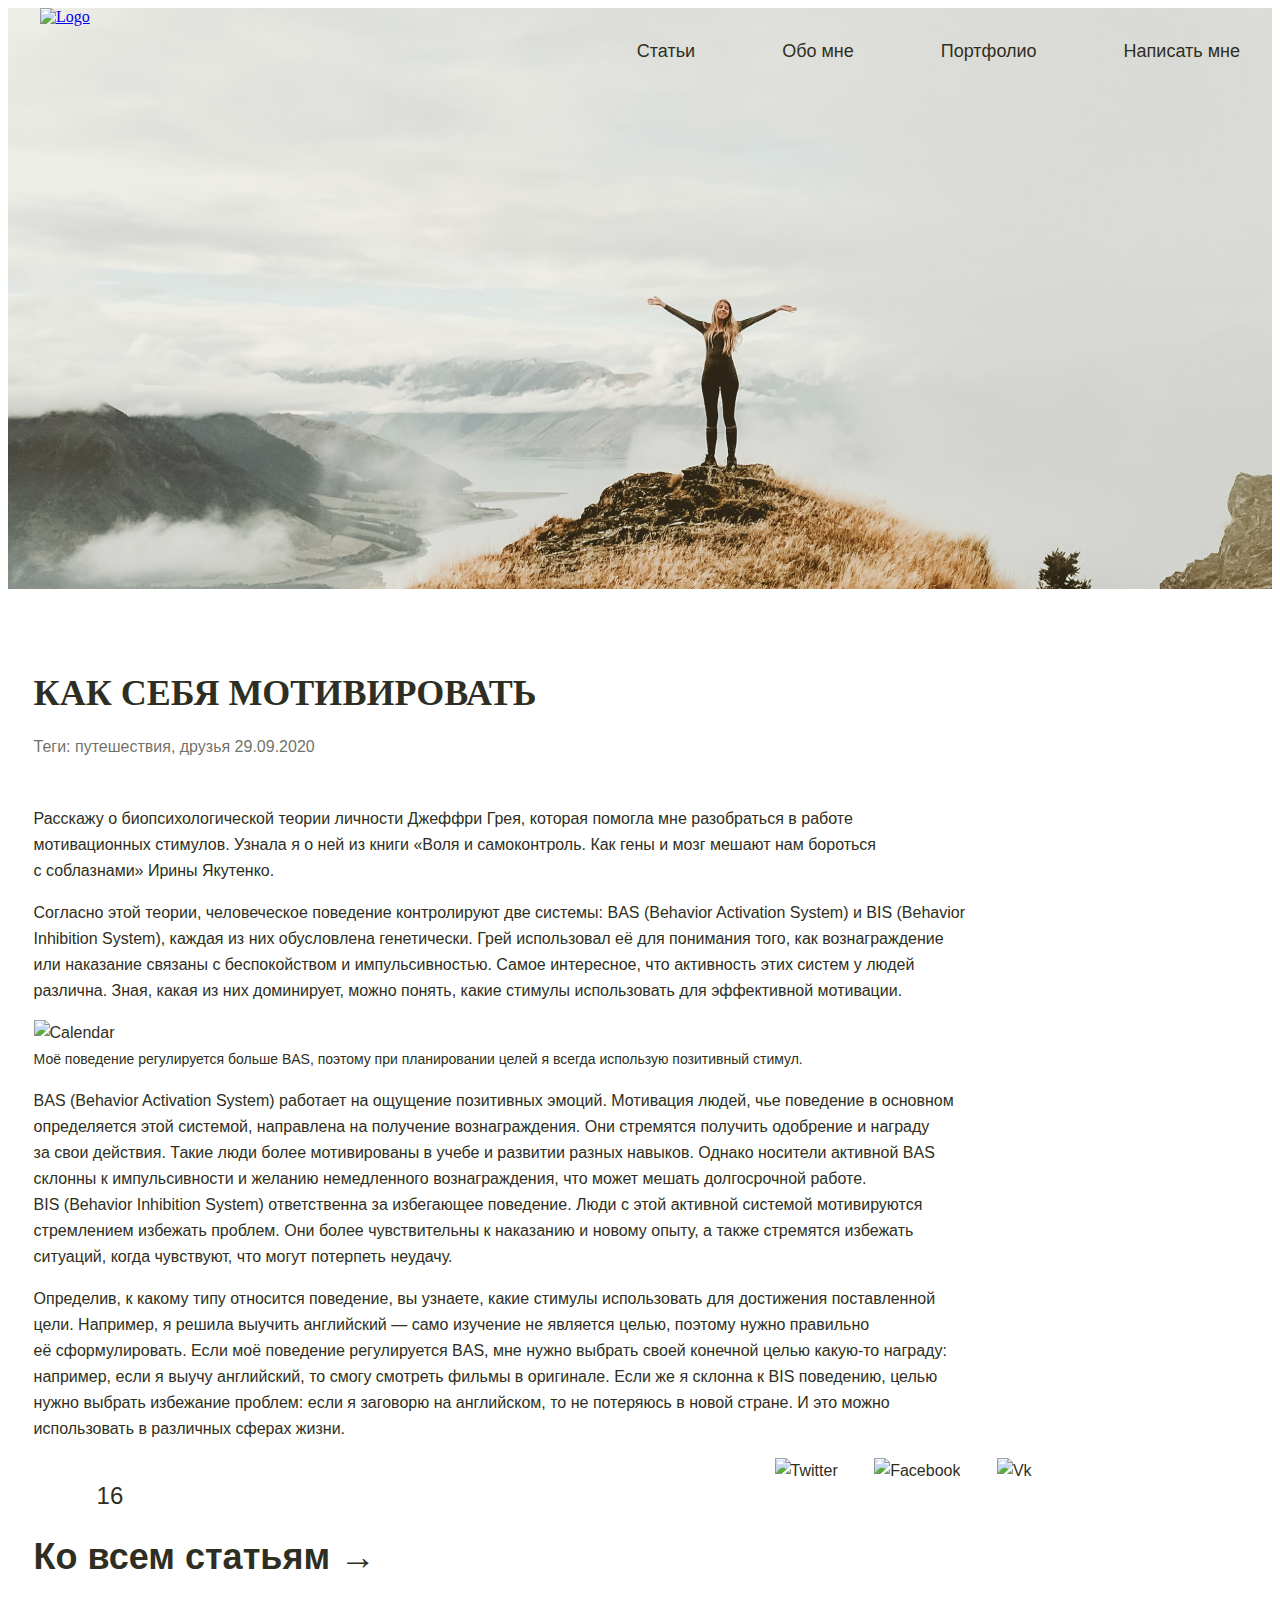
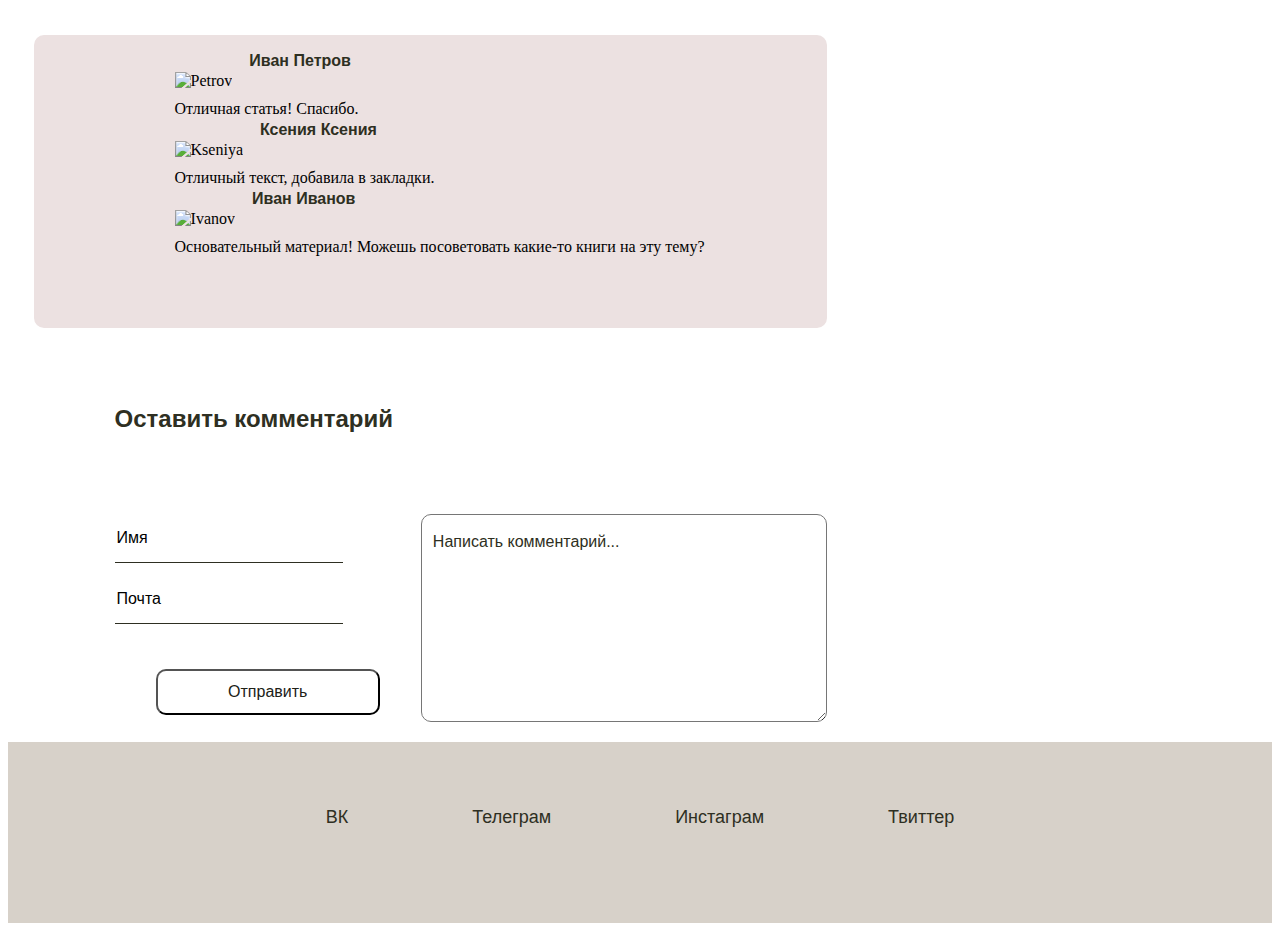
==== post1.html @ d94da19c "New project" ====
<!DOCTYPE html>
<html lang="en">
  <head>
    <meta charset="UTF-8" />
    <meta name="viewport" content="width=device-width, initial-scale=1.0" />
    <link rel="stylesheet" href="blog.css" />
    <title>Motivation</title>
  </head>
  <body>
    <header class="post-header">
      <div class="post-header__content">
        <a href="index.html" class="logo"
          ><img src="content/Logo.svg" alt="Logo"
        /></a>
        <nav class="header-nav">
          <a href="#all-articles">Статьи</a>
          <a href="#about-me">Обо мне</a>
          <a href="#portfolio">Портфолио</a>
          <a href="#write-me">Написать мне</a>
        </nav>
      </div>
    </header>
    <main>
      <article class="post1">
        <h1>Как себя мотивировать</h1>
        <div class="unit-tags">
          Теги: путешествия, друзья
          <time datetime="2020-09-29">29.09.2020</time>
        </div>
        <div class="post1__text">
          <p>
            Расскажу о биопсихологической теории личности Джеффри Грея, которая
            помогла мне разобраться в работе <br />
            мотивационных стимулов. Узнала я о ней из книги «Воля и
            самоконтроль. Как гены и мозг мешают нам бороться<br />
            с соблазнами» Ирины Якутенко.
          </p>
          <p>
            Согласно этой теории, человеческое поведение контролируют две
            системы: BAS (Behavior Activation System) и BIS (Behavior Inhibition
            System), каждая из них обусловлена генетически. Грей использовал её
            для понимания того, как вознаграждение <br />или наказание связаны с
            беспокойством и импульсивностью. Самое интересное, что активность
            этих систем у людей <br />различна. Зная, какая из них доминирует,
            можно понять, какие стимулы использовать для эффективной мотивации.
          </p>

          <figure>
            <img src="content/PostImg.svg" alt="Calendar" />
            <figcaption>
              Моё поведение регулируется больше BAS, поэтому при планировании
              целей я всегда использую позитивный стимул.
            </figcaption>
          </figure>
          <p>
            BAS (Behavior Activation System) работает на ощущение позитивных
            эмоций. Мотивация людей, чье поведение в основном определяется этой
            системой, направлена на получение вознаграждения. Они стремятся
            получить одобрение и награду<br />
            за свои действия. Такие люди более мотивированы в учебе и развитии
            разных навыков. Однако носители активной BAS <br />склонны к
            импульсивности и желанию немедленного вознаграждения, что может
            мешать долгосрочной работе. <br />BIS (Behavior Inhibition System)
            ответственна за избегающее поведение. Люди с этой активной системой
            мотивируются <br />стремлением избежать проблем. Они более
            чувствительны к наказанию и новому опыту, а также стремятся избежать
            <br />ситуаций, когда чувствуют, что могут потерпеть неудачу.
          </p>
          <p>
            Определив, к какому типу относится поведение, вы узнаете, какие
            стимулы использовать для достижения поставленной <br />цели.
            Например, я решила выучить английский — само изучение не является
            целью, поэтому нужно правильно <br />её сформулировать. Если моё
            поведение регулируется BAS, мне нужно выбрать своей конечной целью
            какую-то награду:<br />
            например, если я выучу английский, то смогу смотреть фильмы в
            оригинале. Если же я склонна к BIS поведению, целью <br />нужно
            выбрать избежание проблем: если я заговорю на английском, то не
            потеряюсь в новой стране. И это можно <br />использовать в различных
            сферах жизни.
          </p>
          <div class="post1__footer">
            <div class="post1__footer-like">
              <button class="like-button" type="button"></button>
              <span class="likes-counter">16</span>
            </div>
            <div class="post1__footer-social">
              <img src="content/Twitter.svg" alt="Twitter" />
              <img src="content/Facebook.svg" alt="Facebook" />
              <img src="content/Vk.svg" alt="Vk" />
            </div>
          </div>
          <h2>Ко всем статьям &#8594;</h2>
        </div>
        <article class="comments">
          <ul class="comment-list">
            <li class="user-comment">
              <img src="content/Petrov.svg" alt="Petrov" />

              <span class="username">Иван Петров</span>

              <p>Отличная статья! Спасибо.</p>
            </li>
            <li class="user-comment">
              <img src="content/Kseniya.svg" alt="Kseniya" />

              <span class="username">Ксения Ксения</span>

              <p>Отличный текст, добавила в закладки.</p>
            </li>
            <li class="user-comment">
              <img src="content/Ivanov.svg" alt="Ivanov" />

              <span class="username">Иван Иванов</span>

              <p>
                Основательный материал! Можешь посоветовать какие-то книги на
                эту тему?
              </p>
            </li>
          </ul>
        </article>
        <div class="leave-comment">
          <h3>Оставить комментарий</h3>
          <form action="#" method="post" class="comment-form">
            <div name-mail-button-block>
              <input
                type="text"
                name="name"
                id="name-field"
                value="Имя"
                required
              />
              <input
                type="email"
                name="mail"
                id="mail-field"
                value="Почта"
                required
              /><br />
              <!-- <input type="submit" class="comment-button" value="Отправить" /> -->
              <button type="submit" class="comment-button">Отправить</button>
            </div>
            <textarea
              name="message"
              id="message-field"
              rows="10"
              required
              minlength="10"
              maxlength="200"
            >
  Написать комментарий...</textarea
            >
          </form>
        </div>
      </article>
    </main>
    <footer class="site-footer">
      <div class="site-footer__content">
        <nav class="footer-nav">
          <a href="#">ВК</a>
          <a href="#">Телеграм</a>
          <a href="#">Инстаграм</a>
          <a href="#">Твиттер</a>
        </nav>
      </div>
    </footer>
    <script src="likes.js"></script>
    <script src="comments.js"></script>
  </body>
</html>
---- blog.css ----
h1 {
  font-size: 36px;
  color: #2e2f22;
  font-weight: bold;
  font-family: "Spectral SC", serif;
  text-transform: uppercase;
}
button,
.button {
  font-size: 16px;
  width: 224px;
  height: 46px;
  border-radius: 10px;
  background-color: white;
  font-family: "Open Sans", sans-serif;
  display: flex;
  justify-content: center;
  align-items: center;
  margin: auto;
}

.linkblock {
  cursor: pointer;
}

.button {
  background: transparent;
}

.site-header {
  background: url(Content/MainHeaderImg.png);
  background-size: cover;
  height: 581px;
  margin-bottom: 83px;
}

.post-header__content,
.site-header__content {
  margin: auto;
  width: 1200px;
  display: flex;
  justify-content: space-between;
}

.header-nav {
  padding-top: 33px;
}
.header-nav a {
  margin-left: 83px;
  text-decoration: none;
  color: #2e2f22;
  font-size: 18px;
  font-family: "Open Sans", sans-serif;
}
.container {
  width: 1200px;
  margin: auto;
}
.article-header {
  display: flex;
  justify-content: space-between;
  padding: 0px 10px 0px 5px;
}

.article {
  margin: 0px 0px 90px 0px;
}
.all-articles {
  margin: 0px 0px 60px 0px;
}

.about-me-block {
  display: flex;
}
.about-me-block__pictire {
  margin: 0px 20px 0px 0px;
}

.about-me-block__text__normal-text {
  width: 497px;
  height: 366px;
  padding: 30px 0px 0px 20px;
}
.about-me-block__text__normal-text p {
  padding: 0px 0px 10px 0px;
}
.blockquote-text {
  font-size: 30px;
  line-height: 40px;
  font-family: "Open Sans", sans-serif;
  color: #2e2f22;
  border-left: 3px #d7d1c9 solid;
  margin: 71px 0px 0px 0px;
  padding: 33px 0px 33px 20px;
}
.about-me-block__text {
  font-size: 16px;
  line-height: 26px;
  font-family: "Open Sans", sans-serif;
  color: #2e2f22;
}
.about-me,
.portfolio,
.write-me {
  text-align: center;
  margin-bottom: 49px;
}

.select-theme {
  width: 203px;
  height: 46px;
  border-radius: 10px;
  font-size: 16px;

  appearance: none;
  padding-left: 20px;
  background: url(Content/Arrow.svg) no-repeat;
  background-color: #d7d1c9;
  background-position: 160px;
}

.article__unit-1 {
  display: flex;
  justify-content: space-evenly;
  margin: 0px 0px 62px 0px;
}

.article__unit-1__picture {
  width: 387px;
}

.unit-name-1 {
  font-size: 17px;
  font-weight: bold;
  font-family: "Spectral SC", serif;
  text-transform: uppercase;
}

.unit-text-1 {
  color: #2e2f22;
  font-size: 16px;
  font-family: "Open Sans", sans-serif;
}
.post1 .unit-tags,
.article__unit-2__text .unit-tags,
.article__unit-1__text .unit-time {
  color: rgba(46, 47, 34, 0.7);
  font-size: 16px;
  font-family: "Open Sans", sans-serif;
}
.article__unit-2 {
  display: flex;
  justify-content: space-evenly;
  margin: 0px 0px 104px 0px;
}
.article__unit-2__picture {
  position: relative;
}
.article__unit-2__text {
  position: absolute;
  bottom: 61px;
  left: 82px;
  padding-right: 79px;
}

.unit-name-2 {
  color: #ffffff;
  font-size: 20px;
  font-weight: bold;
  font-family: "Spectral SC", serif;
  text-transform: uppercase;
}

.unit-text-2 {
  color: #ffffff;
  font-size: 18px;
  font-family: "Open Sans", sans-serif;
}

.unit-tags-time {
  padding-top: 12px;
  display: flex;
  justify-content: space-between;
}
.article__unit-2__text .unit-tags,
.article__unit-2__text .unit-time {
  color: rgba(255, 255, 255, 0.7);
  font-size: 16px;
  font-family: "Open Sans", sans-serif;
}

.section-portfolio {
  margin-bottom: 85px;
}
.portfolio-unit {
  display: flex;
  justify-content: space-evenly;
  margin-bottom: 104px;
}

.portfolio-unit__picture {
  position: relative;
}
.portfolio-unit__text {
  position: absolute;
  top: 23%;
  right: 5%;
  left: 5%;
  text-align: center;
}

.portfolio-unit__text h2 {
  margin-bottom: 44px;
}
.unit-name-black {
  color: #2e2f22;
  font-size: 20px;
  font-weight: bold;
  font-family: "Spectral SC", serif;
  text-transform: uppercase;
}

.unit-header-black {
  color: #2e2f22;
  font-size: 18px;
  line-height: 28px;
  font-weight: bold;
  font-family: "Spectral SC", serif;
  text-transform: uppercase;
}

.unit-text-black {
  color: #2e2f22;
  font-size: 16px;
  line-height: 26px;
  font-family: "Open Sans", sans-serif;
}

.unit-name-white {
  color: #ffffff;
  font-size: 20px;
  font-weight: bold;
  font-family: "Spectral SC", serif;
  text-transform: uppercase;
}

.unit-header-white {
  color: #ffffff;
  font-size: 18px;
  line-height: 28px;
  font-weight: bold;
  font-family: "Spectral SC", serif;
  text-transform: uppercase;
}

.unit-text-white {
  color: #ffffff;
  font-size: 16px;
  line-height: 26px;
  font-family: "Open Sans", sans-serif;
}

.section-write-me {
  margin-bottom: 81px;
}
.write-me-unit__picture {
  position: relative;
}

.write-me-unit__forms {
  position: absolute;
  bottom: 61px;
  left: 175px;
  right: 146px;
}
.write-me-unit__forms form {
  display: flex;
  flex-wrap: wrap;
  justify-content: space-between;
}

.WriteToMeImg {
  display: block;
  margin: auto;
}

.write-me-unit__forms input[type="text"],
.write-me-unit__forms input[type="email"] {
  width: 387px;
  height: 63px;
  border-radius: 10px;
  padding-left: 20px;
  margin-top: 12px;
  margin-bottom: 20px;
  font-size: 16px;
}

.write-me-unit__forms textarea {
  width: 837px;
  height: 293px;
  border-radius: 10px;
  padding-left: 20px;
  margin-top: 12px;
  margin-bottom: 20px;
  font-size: 16px;
}

label {
  color: #2e2f22;
  font-size: 18px;
  line-height: 28px;
  font-weight: bold;
  font-family: "Spectral SC", serif;
  text-transform: uppercase;
}
.write-me-unit__forms #mail-field,
.write-me-unit__forms #message-field,
.write-me-unit__forms #name-field {
  opacity: 0.4;
}

.site-footer {
  height: 181px;
  background-color: #d7d1c9;
}

.site-footer__content {
  margin: auto;
  width: 1200px;
  display: flex;
  justify-content: space-around;
}

.footer-nav {
  padding-top: 65px;
}

.footer-nav a {
  margin-left: 60px;
  margin-right: 60px;
  text-decoration: none;
  color: #2e2f22;
  font-size: 18px;
  font-family: "Open Sans", sans-serif;
}

/* POST1 */
.post-header {
  background: url(Content/PostHeaderImg.png);
  background-size: cover;
  height: 581px;
  margin-bottom: 83px;
}

.post1 {
  width: 998px;
  margin: auto;
  padding-right: 17%;
}

.post1 .unit-tags {
  margin-bottom: 50px;
}

.post1__text {
  margin-bottom: 65px;
  font-size: 16px;
  line-height: 26px;
  font-family: "Open Sans", sans-serif;
  color: #2e2f22;
}

figure {
  margin: 0px;
}
figcaption {
  color: #2e2f22;
  font-size: 14px;
  line-height: 26px;
  font-family: "Open Sans", sans-serif;
}
.post1__footer {
  display: flex;
  justify-content: space-between;
}
.post1__footer-social img {
  margin-left: 32px;
}
.post1__footer-like {
  display: flex;
  align-items: flex-end;
}
.post1__footer-like button {
  margin-right: 7px;
}

.like-button {
  background-image: url(content/Like.svg);
  background-repeat: no-repeat;
  border: none;
  width: 56px;
  height: 56px;
  cursor: pointer;
}
.likes-counter {
  color: #2e2f22;
  font-size: 24px;
  line-height: 26px;
  font-family: "Open Sans", sans-serif;
  padding-bottom: 5px;
}
.post1__text h2 {
  color: #2e2f22;
  font-size: 36px;
  font-family: "Open Sans", sans-serif;
}
.comments {
  background-color: #ece1e1;
  width: 692px;
  border-radius: 10px;
  padding-left: 101px;
  padding-top: 21px;
  padding-bottom: 49px;
  margin-bottom: 77px;
}

li {
  list-style-type: none;
  margin-bottom: 23px;
}

.username {
  position: relative;
  top: -20px;
  left: 13px;
  color: #2e2f22;
  font-size: 16px;
  font-weight: bold;
  font-family: "Open Sans", sans-serif;
}

li p {
  margin-top: 10px;
}

.leave-comment {
  padding-left: 81px;
  width: 712px;
}

.leave-comment h3 {
  color: #2e2f22;
  font-size: 24px;
  font-weight: bold;
  font-family: "Open Sans", sans-serif;
  margin-top: 0px;
  margin-bottom: 69px;
}

.leave-comment form {
  display: flex;
  justify-content: space-between;
}

.comment-button {
  color: #202117;
  font-size: 16px;
  font-family: "Open Sans", sans-serif;
  width: 224px;
  height: 46px;
  border-radius: 10px;
  background: transparent;
  margin-top: 45px;
}

.leave-comment input[type="text"],
.leave-comment input[type="email"] {
  width: 224px;
  height: 46px;
  margin-top: 12px;
  font-size: 16px;
  border: 0px;
  border-bottom: 1px solid #2e2f22;
}

.leave-comment textarea {
  color: #2e2f22;
  width: 600px;
  height: 186px;
  border-radius: 10px;
  margin-top: 12px;
  margin-bottom: 20px;
  padding-top: 18px;
  font-size: 16px;
  font-family: "Open Sans", sans-serif;
}
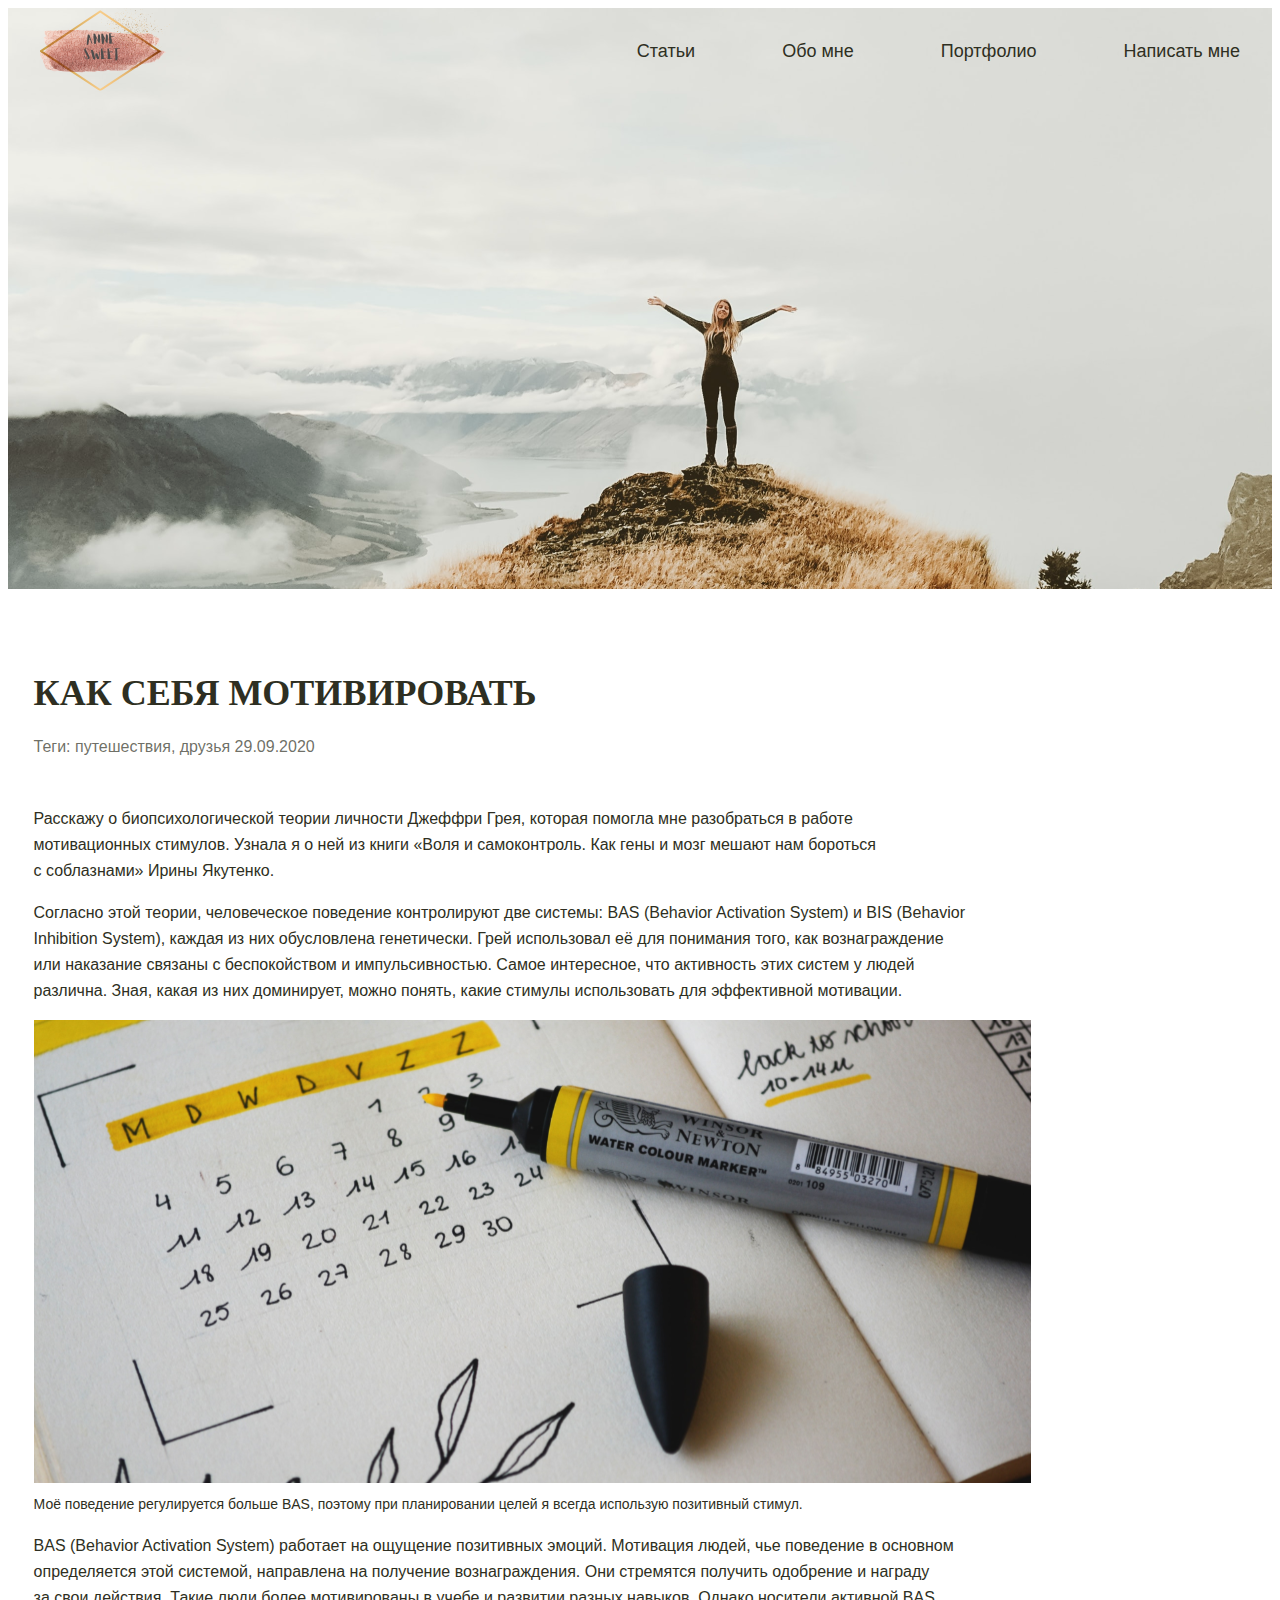
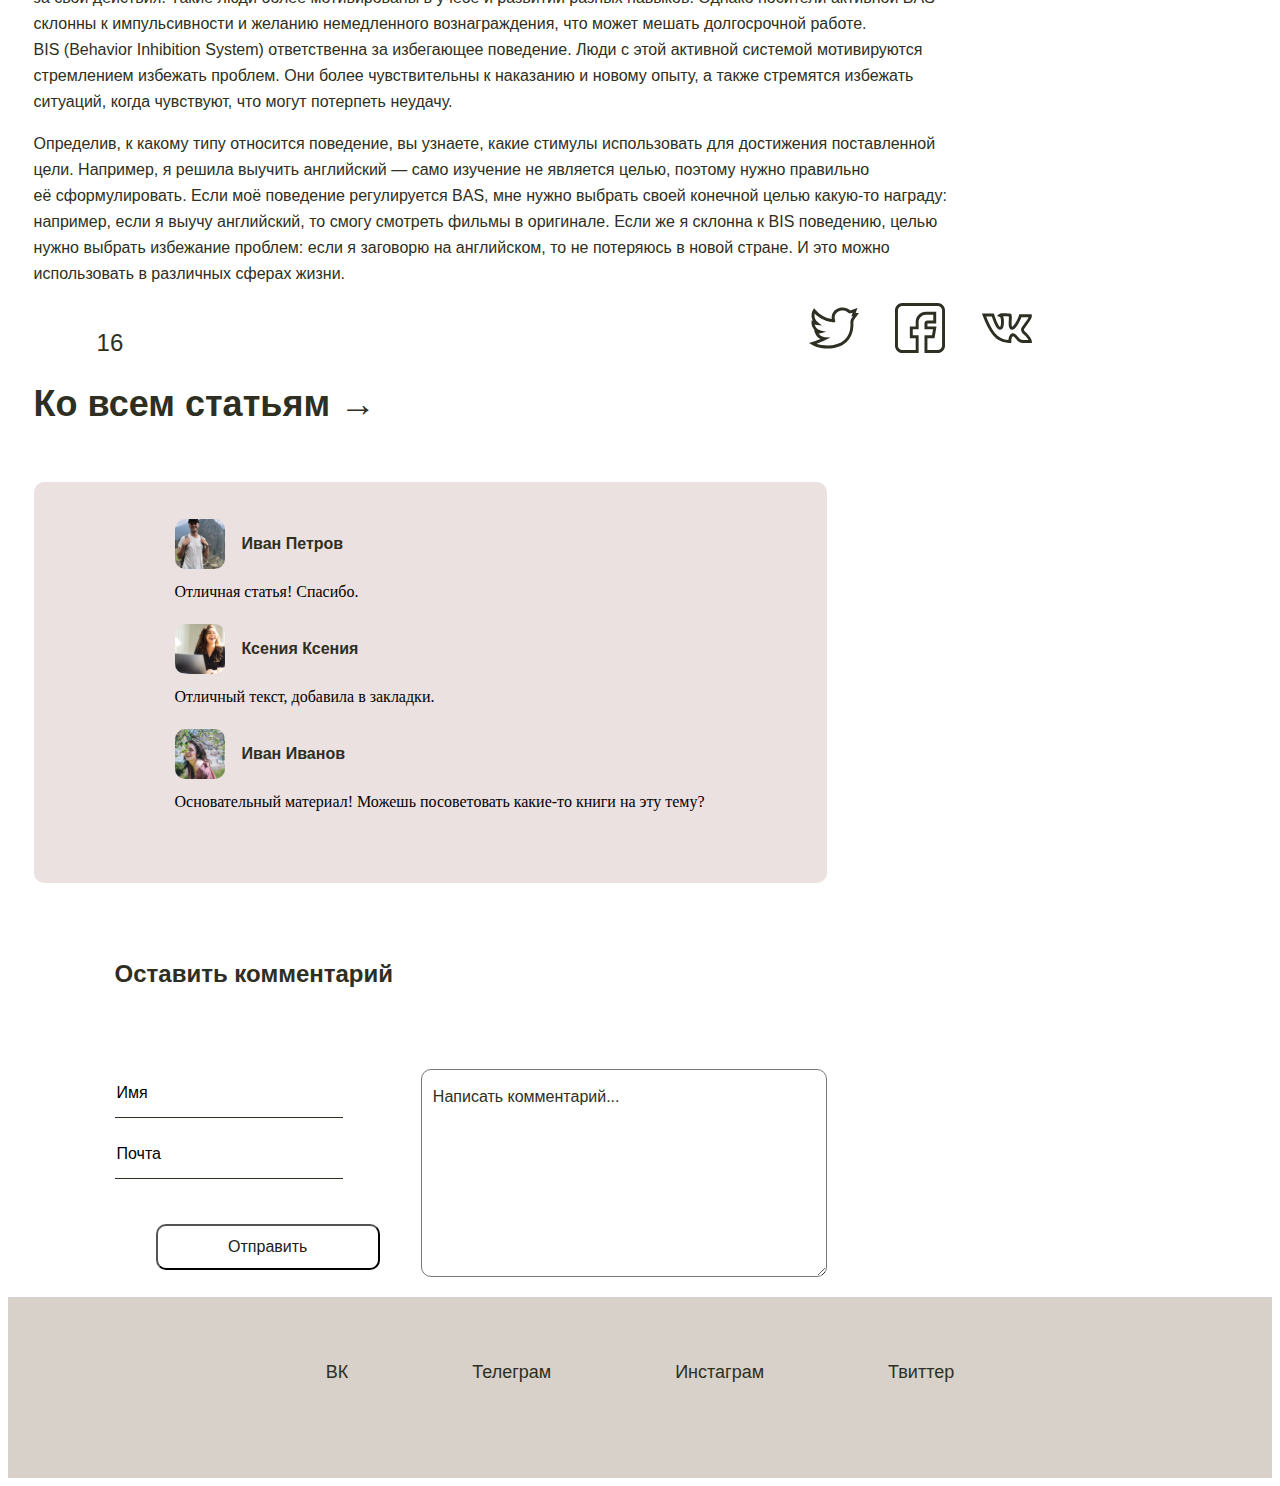
==== commit be44a796: "Update post1.html" ====
--- a/post1.html
+++ b/post1.html
@@ -10,7 +10,7 @@
     <header class="post-header">
       <div class="post-header__content">
         <a href="index.html" class="logo"
-          ><img src="content/Logo.svg" alt="Logo"
+          ><img src="Content/Logo.svg" alt="Logo"
         /></a>
         <nav class="header-nav">
           <a href="#all-articles">Статьи</a>
@@ -46,7 +46,7 @@
           </p>
 
           <figure>
-            <img src="content/PostImg.svg" alt="Calendar" />
+            <img src="Content/PostImg.svg" alt="Calendar" />
             <figcaption>
               Моё поведение регулируется больше BAS, поэтому при планировании
               целей я всегда использую позитивный стимул.
@@ -85,9 +85,9 @@
               <span class="likes-counter">16</span>
             </div>
             <div class="post1__footer-social">
-              <img src="content/Twitter.svg" alt="Twitter" />
-              <img src="content/Facebook.svg" alt="Facebook" />
-              <img src="content/Vk.svg" alt="Vk" />
+              <img src="Content/Twitter.svg" alt="Twitter" />
+              <img src="Content/Facebook.svg" alt="Facebook" />
+              <img src="Content/Vk.svg" alt="Vk" />
             </div>
           </div>
           <h2>Ко всем статьям &#8594;</h2>
@@ -95,21 +95,21 @@
         <article class="comments">
           <ul class="comment-list">
             <li class="user-comment">
-              <img src="content/Petrov.svg" alt="Petrov" />
+              <img src="Content/Petrov.svg" alt="Petrov" />
 
               <span class="username">Иван Петров</span>
 
               <p>Отличная статья! Спасибо.</p>
             </li>
             <li class="user-comment">
-              <img src="content/Kseniya.svg" alt="Kseniya" />
+              <img src="Content/Kseniya.svg" alt="Kseniya" />
 
               <span class="username">Ксения Ксения</span>
 
               <p>Отличный текст, добавила в закладки.</p>
             </li>
             <li class="user-comment">
-              <img src="content/Ivanov.svg" alt="Ivanov" />
+              <img src="Content/Ivanov.svg" alt="Ivanov" />
 
               <span class="username">Иван Иванов</span>
 
